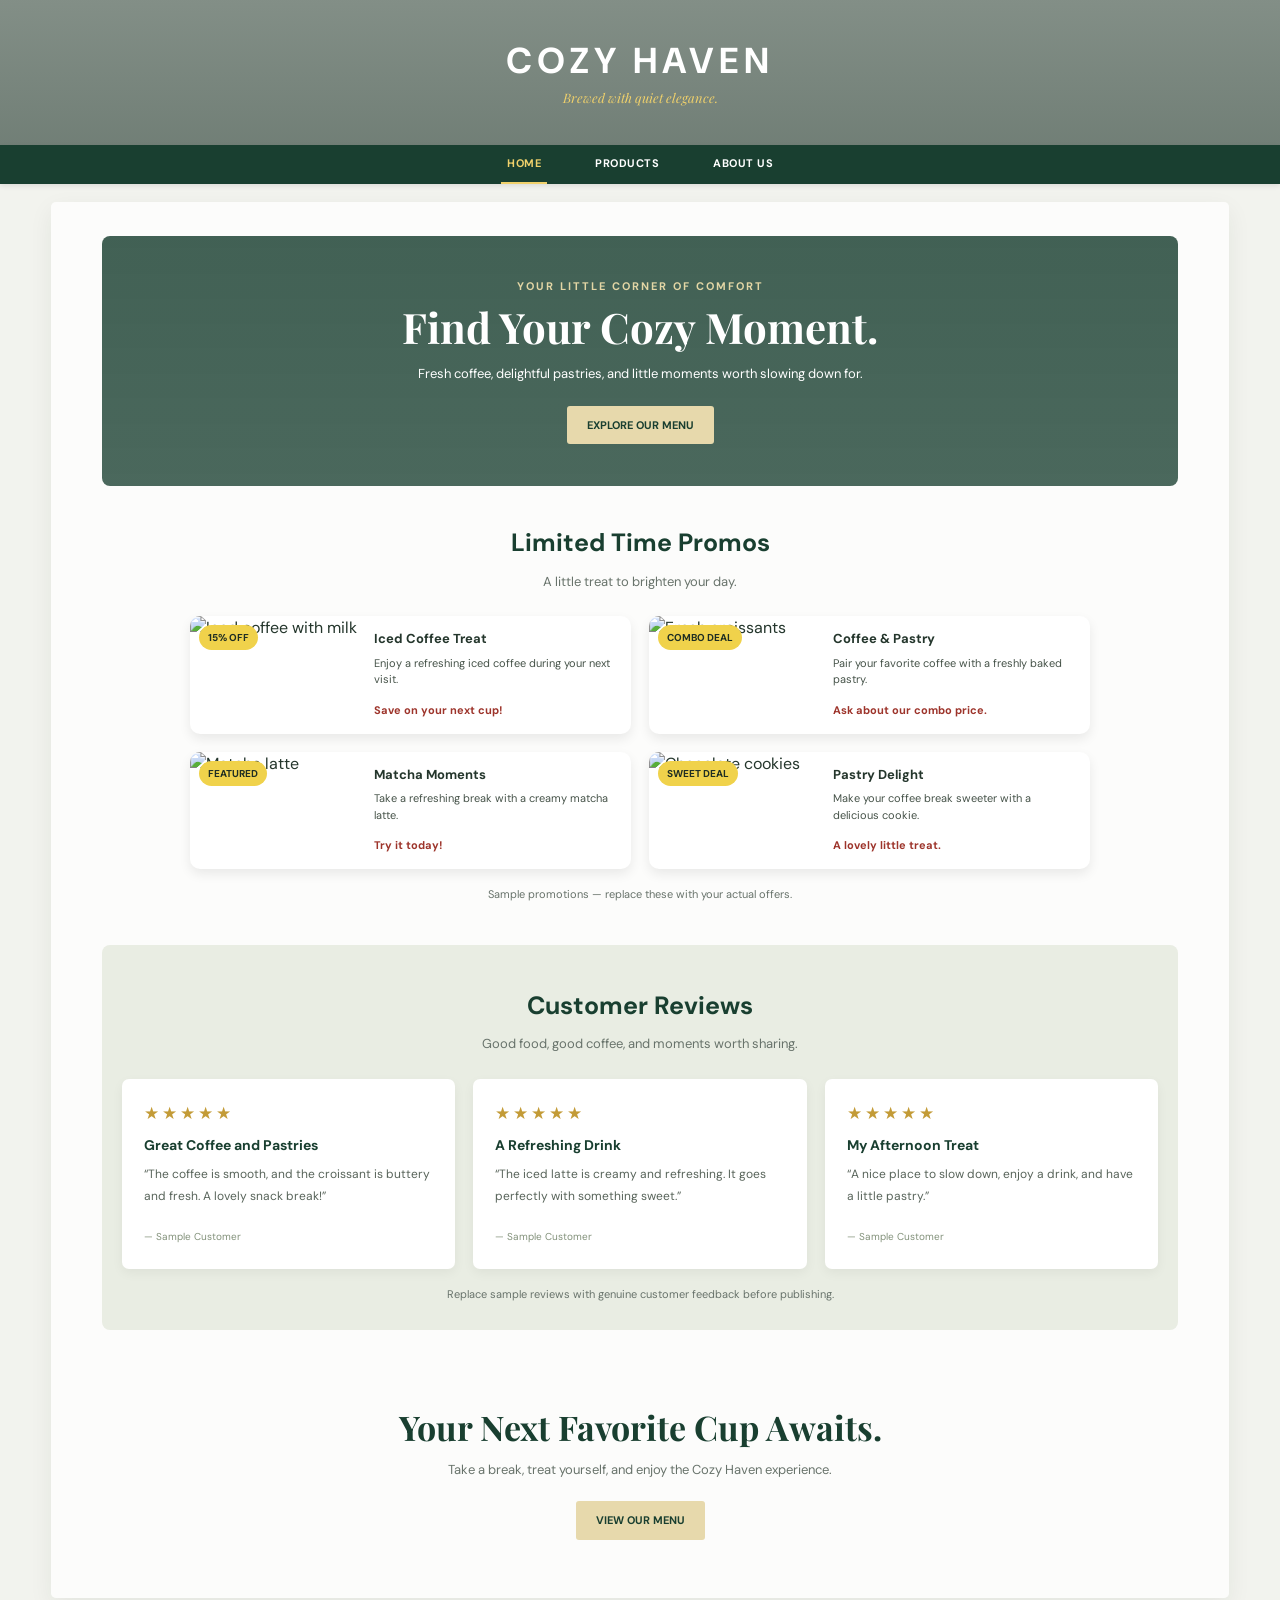
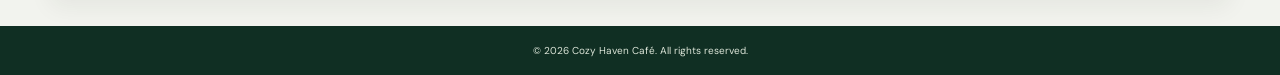
==== it24aedp/index.html @ 27cbf3ce "website" ====
<!DOCTYPE html>
<html lang="en">
<head>
    <meta charset="UTF-8">
    <meta name="viewport" content="width=device-width, initial-scale=1.0">
    <meta name="description" content="Cozy Haven Café — coffee, tea, pastries, and cozy moments.">
    <title>Cozy Haven Café | Brewed with Quiet Elegance</title>
    <link rel="stylesheet" href="style.css">
</head>
<body>

    <header class="hero-header" id="top">
        <div class="brand">
            <h1>COZY HAVEN</h1>
            <p>Brewed with quiet elegance.</p>
        </div>
    </header>

    <nav class="navbar">
        <a href="#home" class="nav-link active" data-page="home">HOME</a>
        <a href="#products" class="nav-link" data-page="products">PRODUCTS</a>
        <a href="#about" class="nav-link" data-page="about">ABOUT US</a>
    </nav>

    <main class="page-shell">

        <section class="page active" id="home">

            <section class="welcome-banner">
                <p class="eyebrow">YOUR LITTLE CORNER OF COMFORT</p>
                <h2>Find Your Cozy Moment.</h2>
                <p>Fresh coffee, delightful pastries, and little moments worth slowing down for.</p>
                <button class="primary-button" data-go="products">
                    EXPLORE OUR MENU
                </button>
            </section>

            <section class="home-section">
                <h2 class="section-title">Limited Time Promos</h2>
                <p class="section-intro">A little treat to brighten your day.</p>

                <div class="promo-grid">

                    <article class="promo-card">
                        <div class="promo-image">
                            <img src="https://images.unsplash.com/photo-1461023058943-07fcbe16d735?auto=format&fit=crop&w=600&q=80"
                                 alt="Iced coffee with milk">
                            <span class="promo-badge">15% OFF</span>
                        </div>
                        <div class="promo-copy">
                            <h3>Iced Coffee Treat</h3>
                            <p>Enjoy a refreshing iced coffee during your next visit.</p>
                            <strong>Save on your next cup!</strong>
                        </div>
                    </article>

                    <article class="promo-card">
                        <div class="promo-image">
                            <img src="https://images.unsplash.com/photo-1555507036-ab1f4038808a?auto=format&fit=crop&w=600&q=80"
                                 alt="Fresh croissants">
                            <span class="promo-badge">COMBO DEAL</span>
                        </div>
                        <div class="promo-copy">
                            <h3>Coffee & Pastry</h3>
                            <p>Pair your favorite coffee with a freshly baked pastry.</p>
                            <strong>Ask about our combo price.</strong>
                        </div>
                    </article>

                    <article class="promo-card">
                        <div class="promo-image">
                            <img src="https://images.unsplash.com/photo-1515823064-d6e0c04616a7?auto=format&fit=crop&w=600&q=80"
                                 alt="Matcha latte">
                            <span class="promo-badge">FEATURED</span>
                        </div>
                        <div class="promo-copy">
                            <h3>Matcha Moments</h3>
                            <p>Take a refreshing break with a creamy matcha latte.</p>
                            <strong>Try it today!</strong>
                        </div>
                    </article>

                    <article class="promo-card">
                        <div class="promo-image">
                            <img src="https://images.unsplash.com/photo-1499636136210-6f4ee915583e?auto=format&fit=crop&w=600&q=80"
                                 alt="Chocolate cookies">
                            <span class="promo-badge">SWEET DEAL</span>
                        </div>
                        <div class="promo-copy">
                            <h3>Pastry Delight</h3>
                            <p>Make your coffee break sweeter with a delicious cookie.</p>
                            <strong>A lovely little treat.</strong>
                        </div>
                    </article>

                </div>

                <p class="sample-note">
                    Sample promotions — replace these with your actual offers.
                </p>
            </section>

            <section class="home-section reviews-section">
                <h2 class="section-title">Customer Reviews</h2>
                <p class="section-intro">
                    Good food, good coffee, and moments worth sharing.
                </p>

                <div class="reviews-grid">

                    <article class="review-card">
                        <div class="review-stars">★★★★★</div>
                        <h3>Great Coffee and Pastries</h3>
                        <p>
                            “The coffee is smooth, and the croissant is buttery
                            and fresh. A lovely snack break!”
                        </p>
                        <span class="reviewer">— Sample Customer</span>
                    </article>

                    <article class="review-card">
                        <div class="review-stars">★★★★★</div>
                        <h3>A Refreshing Drink</h3>
                        <p>
                            “The iced latte is creamy and refreshing.
                            It goes perfectly with something sweet.”
                        </p>
                        <span class="reviewer">— Sample Customer</span>
                    </article>

                    <article class="review-card">
                        <div class="review-stars">★★★★★</div>
                        <h3>My Afternoon Treat</h3>
                        <p>
                            “A nice place to slow down, enjoy a drink,
                            and have a little pastry.”
                        </p>
                        <span class="reviewer">— Sample Customer</span>
                    </article>

                </div>

                <p class="sample-note">
                    Replace sample reviews with genuine customer feedback before publishing.
                </p>
            </section>

            <section class="home-cta">
                <h2>Your Next Favorite Cup Awaits.</h2>
                <p>Take a break, treat yourself, and enjoy the Cozy Haven experience.</p>
                <button class="primary-button" data-go="products">
                    VIEW OUR MENU
                </button>
            </section>

        </section>

        <section class="page" id="products">
            <h2 class="section-title">Our Menu</h2>
            <p class="section-intro">
                Freshly prepared favorites for your everyday pause.
            </p>

            <div class="filters">
                <button class="filter active" data-category="all">All</button>
                <button class="filter" data-category="coffee">Coffee</button>
                <button class="filter" data-category="tea">Tea & Matcha</button>
                <button class="filter" data-category="pastry">Pastries</button>
            </div>

            <div class="product-grid">

                <article class="product-card" data-category="coffee">
                    <img src="https://images.unsplash.com/photo-1461023058943-07fcbe16d735?auto=format&fit=crop&w=700&q=80"
                         alt="Signature iced latte">
                    <div class="product-copy">
                        <h3>Signature Iced Latte</h3>
                        <p>Smooth espresso blended with fresh milk and ice.</p>
                        <div class="product-bottom">
                            <strong>₱120.00</strong>
                            <button class="order-button" data-item="Signature Iced Latte">ORDER INFO</button>
                        </div>
                    </div>
                </article>

                <article class="product-card" data-category="coffee">
                    <img src="https://images.unsplash.com/photo-1534778101976-62847782c213?auto=format&fit=crop&w=700&q=80"
                         alt="Classic cappuccino">
                    <div class="product-copy">
                        <h3>Classic Cappuccino</h3>
                        <p>Rich espresso topped with soft, creamy foam.</p>
                        <div class="product-bottom">
                            <strong>₱110.00</strong>
                            <button class="order-button" data-item="Classic Cappuccino">ORDER INFO</button>
                        </div>
                    </div>
                </article>

                <article class="product-card" data-category="tea">
                    <img src="https://images.unsplash.com/photo-1515823064-d6e0c04616a7?auto=format&fit=crop&w=700&q=80"
                         alt="Iced matcha latte">
                    <div class="product-copy">
                        <h3>Iced Matcha Latte</h3>
                        <p>Earthy matcha and milk for a smooth, refreshing drink.</p>
                        <div class="product-bottom">
                            <strong>₱140.00</strong>
                            <button class="order-button" data-item="Iced Matcha Latte">ORDER INFO</button>
                        </div>
                    </div>
                </article>

                <article class="product-card" data-category="tea">
                    <img src="https://images.unsplash.com/photo-1544787219-7f47ccb76574?auto=format&fit=crop&w=700&q=80"
                         alt="Hot tea">
                    <div class="product-copy">
                        <h3>Chamomile Tea</h3>
                        <p>A gentle cup for quiet and relaxing moments.</p>
                        <div class="product-bottom">
                            <strong>₱90.00</strong>
                            <button class="order-button" data-item="Chamomile Tea">ORDER INFO</button>
                        </div>
                    </div>
                </article>

                <article class="product-card" data-category="pastry">
                    <img src="https://images.unsplash.com/photo-1555507036-ab1f4038808a?auto=format&fit=crop&w=700&q=80"
                         alt="Butter croissant">
                    <div class="product-copy">
                        <h3>Butter Croissant</h3>
                        <p>Golden, flaky pastry with a buttery finish.</p>
                        <div class="product-bottom">
                            <strong>₱85.00</strong>
                            <button class="order-button" data-item="Butter Croissant">ORDER INFO</button>
                        </div>
                    </div>
                </article>

                <article class="product-card" data-category="pastry">
                    <img src="https://images.unsplash.com/photo-1499636136210-6f4ee915583e?auto=format&fit=crop&w=700&q=80"
                         alt="Chocolate cookies">
                    <div class="product-copy">
                        <h3>Chocolate Cookie</h3>
                        <p>A soft, sweet cookie filled with chocolate chunks.</p>
                        <div class="product-bottom">
                            <strong>₱70.00</strong>
                            <button class="order-button" data-item="Chocolate Cookie">ORDER INFO</button>
                        </div>
                    </div>
                </article>

            </div>

            <p class="sample-note">
                Sample menu and prices. Edit them to match your actual products.
            </p>
        </section>


        <section class="page" id="about">

            <div class="about-layout">
                <div class="story">
                    <p class="eyebrow">A LITTLE ABOUT US</p>
                    <h2>Our Story</h2>
                    <p>
                        <strong>Cozy Haven</strong> is a welcoming café created
                        for people who enjoy good coffee, comforting tea, and
                        freshly served pastries. We want every visit to feel
                        calm, warm, and special.
                    </p>
                    <p>
                        Whether you are meeting a friend, taking a study break,
                        or enjoying a quiet moment, we hope you find a little
                        comfort here.
                    </p>

                </div>

               <div class="owner-photos">

                <div class="owner-card">
                    <img src="https://i.ibb.co/0jghk076/f06734f4-2585-4d7b-9e89-131d6b2096ae.jpg" alt="Eugene Piolo Suminao">
                    <h3>Eugene Piolo Suminao</h3>
                     <p>Owner</p>
                    </div>

                <div class="owner-card">
                    <img src="https://i.ibb.co/8LLjBX9K/30d52b25-2efb-4daa-9c65-335a706d4113.jpg" alt="Amie Sujetado">
                    <h3>Amie Sujetado</h3>
                    <p>Co-owner</p>
                    </div>

                    </div>


            <div class="contact-layout">
                <section class="find-us">
    <h2>Find Us</h2>
    <p>Visit Cozy Haven and enjoy a cozy cup of coffee.</p>

    <div class="map-container">
        <iframe
            src="https://maps.google.com/maps?q=8.451683,125.165673&z=16&output=embed"
            width="100%"
            height="350"
            style="border:0;"
            allowfullscreen=""
            loading="lazy"
            referrerpolicy="no-referrer-when-downgrade">
        </iframe>
    </div>

    <a href="https://maps.app.goo.gl/wwZJF6rttV69VwNT7"
       target="_blank"
       rel="noopener noreferrer"
       class="map-button">
        Get Directions
    </a>
</section>

                <section>
                    <h3>Contact Us</h3>

                    <form id="contact-form">
                        <div class="form-row">
                            <input type="text" name="name" placeholder="Full Name" required>
                            <input type="email" name="email" placeholder="Email Address" required>
                        </div>

                        <input type="text" name="subject" placeholder="Subject">

                        <textarea name="message" rows="5"
                                  placeholder="How can we help you?" required></textarea>

                        <button class="send-button" type="submit">SEND MESSAGE</button>
                        <p class="form-note" id="form-message" role="status"></p>
                    </form>

                    <div class="contact-details">
                        <p><strong>Phone:</strong> 0951-789-0021</p>
                        <p><strong>Email:</strong> cozyhavencafe@gmail.com</p>
                        <p><strong>Facebook:</strong> Cozy Haven</p>
                    </div>
                </section>
            </div>

        </section>
    </main>

    <footer>
        <p>© 2026 Cozy Haven Café. All rights reserved.</p>
    </footer>

    <script src="script.js"></script>
</body>
</html>
---- it24aedp/style.css ----
@import url('https://fonts.googleapis.com/css2?family=DM+Sans:wght@400;500;600;700&family=Playfair+Display:wght@400;500;600;700&display=swap');

:root {
    --forest: #193f30;
    --forest-dark: #102f23;
    --sage: #82917a;
    --cream: #f2f3ee;
    --white: #ffffff;
    --ink: #24362c;
    --muted: #68736b;
    --accent: #e7d9ac;
    --price: #9d342b;
    --border: #d9ded6;
}

* {
    box-sizing: border-box;
    margin: 0;
    padding: 0;
}

html {
    scroll-behavior: smooth;
}

body {
    font-family: 'DM Sans', Arial, sans-serif;
    background: var(--cream);
    color: var(--ink);
    line-height: 1.5;
}

button, input, textarea {
    font: inherit;
}


.hero-header {
    min-height: 145px;
    display: grid;
    place-items: center;
    text-align: center;
    color: white;
    background:
        linear-gradient(rgba(20, 43, 32, .50), rgba(20, 43, 32, .58)),
        url('https://images.unsplash.com/photo-1442512595331-e89e73853f31?auto=format&fit=crop&w=1800&q=85')
        center 52% / cover;
}

.brand h1 {
    font-size: clamp(27px, 4vw, 36px);
    letter-spacing: 5px;
    line-height: 1.3;
}

.brand p {
    margin-top: 3px;
    color: #f0d16b;
    font-family: 'Playfair Display', Georgia, serif;
    font-size: 13px;
    font-style: italic;
}


.navbar {
    min-height: 36px;
    background: var(--forest);
    display: flex;
    justify-content: center;
    align-items: center;
    gap: 42px;
    position: sticky;
    top: 0;
    z-index: 10;
    box-shadow: 0 2px 5px #00000018;
}

.nav-link {
    color: white;
    text-decoration: none;
    font-size: 11px;
    font-weight: 700;
    letter-spacing: .5px;
    padding: 10px 6px;
    border-bottom: 2px solid transparent;
}

.nav-link:hover,
.nav-link.active {
    color: #f0d16b;
    border-bottom-color: #f0d16b;
}


.page-shell {
    width: min(92%, 1500px);
    min-height: 590px;
    margin: 18px auto 28px;
    padding: 34px clamp(18px, 4vw, 64px) 48px;
    background: rgba(255, 255, 255, .78);
    border-radius: 5px;
    box-shadow: 0 8px 25px #1b332511;
}

.page {
    display: none;
}

.page.active {
    display: block;
    animation: appear .22s ease-out;
}

@keyframes appear {
    from {
        opacity: .45;
        transform: translateY(4px);
    }

    to {
        opacity: 1;
        transform: translateY(0);
    }
}

.section-title {
    text-align: center;
    color: var(--forest);
    font-size: 25px;
    margin: 14px 0 10px;
}

.section-intro {
    text-align: center;
    color: var(--muted);
    margin-bottom: 25px;
    font-size: 13px;
}

.eyebrow {
    color: var(--sage);
    font-size: 11px;
    letter-spacing: 2px;
    font-weight: 700;
    margin-bottom: 8px;
}


.welcome-banner {
    text-align: center;
    padding: 42px 20px;
    margin-bottom: 38px;
    border-radius: 8px;
    color: white;
    background:
        linear-gradient(rgba(25, 63, 48, .82), rgba(25, 63, 48, .78)),
        url('https://images.unsplash.com/photo-1442512595331-e89e73853f31?auto=format&fit=crop&w=1400&q=80')
        center / cover;
}

.welcome-banner .eyebrow {
    color: #e3d6a5;
}

.welcome-banner h2,
.home-cta h2 {
    font-family: 'Playfair Display', Georgia, serif;
    font-size: clamp(28px, 4vw, 42px);
    line-height: 1.2;
    margin-bottom: 12px;
}

.welcome-banner > p:not(.eyebrow),
.home-cta p {
    max-width: 600px;
    margin: 0 auto 22px;
    font-size: 13px;
}

.primary-button {
    display: inline-block;
    background: var(--accent);
    color: var(--forest);
    padding: 11px 20px;
    border: 0;
    border-radius: 3px;
    font-size: 11px;
    font-weight: 700;
    cursor: pointer;
    transition: background .2s, transform .2s;
}

.primary-button:hover {
    background: white;
    transform: translateY(-2px);
}


.home-section {
    margin-bottom: 42px;
}

.promo-grid {
    width: min(100%, 900px);
    margin: 0 auto;
    display: grid;
    grid-template-columns: repeat(2, minmax(0, 1fr));
    gap: 18px;
}

.promo-card {
    display: grid;
    grid-template-columns: 39% 1fr;
    min-height: 112px;
    overflow: hidden;
    border-radius: 10px;
    background: white;
    box-shadow: 0 5px 12px #00000014;
}

.promo-image {
    position: relative;
    min-height: 112px;
}

.promo-image img {
    width: 100%;
    height: 100%;
    min-height: 112px;
    object-fit: cover;
    display: block;
}

.promo-badge {
    position: absolute;
    top: 9px;
    left: 9px;
    padding: 5px 9px;
    background: #f0d24b;
    border-radius: 20px;
    color: #1f2e23;
    font-size: 10px;
    font-weight: 700;
}

.promo-copy {
    padding: 13px 12px;
}

.promo-copy h3 {
    font-size: 13px;
    margin-bottom: 6px;
}

.promo-copy p {
    font-size: 11px;
    line-height: 1.5;
    margin-bottom: 9px;
    color: #465349;
}

.promo-copy strong {
    font-size: 11px;
    color: var(--price);
}

.sample-note {
    text-align: center;
    font-size: 11px;
    color: var(--muted);
    margin-top: 17px;
}


.reviews-section {
    padding: 28px 20px;
    background: #e9ede3;
    border-radius: 8px;
}

.reviews-grid {
    display: grid;
    grid-template-columns: repeat(3, minmax(0, 1fr));
    gap: 18px;
    margin-top: 24px;
}

.review-card {
    padding: 22px;
    background: white;
    border-radius: 7px;
    box-shadow: 0 4px 12px #0000000d;
}

.review-stars {
    color: #c39b37;
    letter-spacing: 3px;
    font-size: 17px;
    margin-bottom: 9px;
}

.review-card h3 {
    color: var(--forest);
    font-size: 14px;
    margin-bottom: 8px;
}

.review-card p {
    color: #58645a;
    font-size: 12px;
    line-height: 1.8;
    margin-bottom: 15px;
}

.review-card .reviewer {
    font-size: 10px;
    color: var(--sage);
}

.home-cta {
    text-align: center;
    padding: 35px 15px 10px;
    color: var(--forest);
}

.home-cta h2 {
    font-size: clamp(24px, 3vw, 34px);
}

.home-cta p {
    color: var(--muted);
}


.filters {
    display: flex;
    justify-content: center;
    flex-wrap: wrap;
    gap: 8px;
    margin: 22px 0 25px;
}

.filter {
    border: 1px solid #cbd3c8;
    background: white;
    color: var(--forest);
    border-radius: 3px;
    padding: 8px 17px;
    cursor: pointer;
    font-size: 12px;
}

.filter:hover,
.filter.active {
    background: var(--forest);
    color: white;
    border-color: var(--forest);
}

.find-us {
    margin-top: 0;
    padding: 10px 0;
}
.find-us {
    margin-top: 0;
    padding-top : 20px 0;
}

.find-us h2 {
    margin-top: 0;
    margin-bottom: 8px;
}

.find-us p {
    margin-bottom: 12px;
}

.about-content {
    display: grid;
    grid-template-columns: 1fr 280px;
    align-items: center;
    gap: 40px;
}
.about-section{
margin-bottom: 30px;
}
.about-container {
    gap: 20px;
}

.map-container {
    margin-top: 10px;
}

.find-us p {
    color: #555;
    margin-bottom: 20px;
}

.map-container {
    width: 100%;
    border-radius: 10px;
    overflow: hidden;
    box-shadow: 0 4px 15px rgba(0, 0, 0, 0.1);
}

.map-container iframe {
    display: block;
}

.map-button {
    display: inline-block;
    margin-top: 15px;
    padding: 12px 22px;
    background-color: #173f32;
    color: white;
    text-decoration: none;
    border-radius: 5px;
    transition: background-color 0.3s;
}

.map-button:hover {
    background-color: #245c49;
}

.product-grid {
    width: min(100%, 950px);
    margin: auto;
    display: grid;
    grid-template-columns: repeat(3, minmax(0, 1fr));
    gap: 18px;
}

.product-card {
    overflow: hidden;
    border-radius: 8px;
    background: white;
    box-shadow: 0 5px 12px #00000013;
    transition: transform .2s;
}

.product-card:hover {
    transform: translateY(-3px);
}

.product-card[hidden] {
    display: none;
}

.product-card > img {
    display: block;
    width: 100%;
    height: 155px;
    object-fit: cover;
}

.product-copy {
    padding: 13px;
}

.product-copy h3 {
    font-size: 14px;
    margin-bottom: 7px;
}

.product-copy p {
    font-size: 11px;
    line-height: 1.5;
    min-height: 34px;
    color: var(--muted);
    margin-bottom: 12px;
}

.product-bottom {
    display: flex;
    align-items: center;
    justify-content: space-between;
    gap: 8px;
}

.product-bottom strong {
    color: var(--price);
    font-size: 13px;
}

.order-button,
.send-button {
    background: var(--forest);
    border: 0;
    color: #f0d16b;
    padding: 8px 10px;
    border-radius: 3px;
    font-size: 10px;
    font-weight: 700;
    cursor: pointer;
}

.order-button:hover,
.send-button:hover {
    background: #285942;
}


.about-layout {
    width: min(100%, 900px);
    margin: 0 auto 35px;
    display: grid;
    grid-template-columns: 1.5fr .8fr;
    gap: 40px;
    align-items: center;
    padding: 10px 0 30px;
    border-bottom: 1px solid var(--border);
}

.story h2 {
    font-family: 'Playfair Display', Georgia, serif;
    font-size: 28px;
    margin-bottom: 15px;
}

.story p:not(.eyebrow) {
    color: #4e5a50;
    font-size: 13px;
    line-height: 1.9;
    margin-bottom: 13px;
}

.owner-card {
    background: white;
    border-radius: 7px;
    overflow: hidden;
    text-align: center;
    box-shadow: 0 5px 18px #00000010;
    padding-bottom: 18px;
}

.owner-card img {
    width: 100%;
    height: 200px;
    object-fit: cover;
    display: block;
}

.owner-card h3 {
    margin: 12px 8px 3px;
    font-size: 15px;
}

.owner-card p {
    font-size: 12px;
    color: var(--muted);
}

.owner-card .owner-caption {
    margin-top: 7px;
    font-size: 11px;
}


.contact-layout {
    width: min(100%, 900px);
    margin: auto;
    display: grid;
    grid-template-columns: 1fr 1fr;
    gap: 25px;
}

.contact-layout h3 {
    font-size: 16px;
    margin-bottom: 12px;
}

.location-box {
    min-height: 165px;
    background: #e6ebe3;
    padding: 22px;
    border-radius: 4px;
    font-size: 12px;
    line-height: 2;
    overflow-wrap: anywhere;
}

.location-box strong {
    font-size: 14px;
}

#contact-form {
    display: grid;
    gap: 9px;
}

.form-row {
    display: grid;
    grid-template-columns: 1fr 1fr;
    gap: 8px;
}

input,
textarea {
    width: 100%;
    border: 1px solid #cbd0c9;
    border-radius: 3px;
    padding: 10px;
    font-size: 12px;
    background: white;
    color: var(--ink);
}

textarea {
    resize: vertical;
}

.send-button {
    justify-self: start;
    padding: 10px 16px;
}

.form-note {
    font-size: 12px;
    color: var(--forest);
}

.contact-details {
    margin-top: 15px;
    font-size: 12px;
    line-height: 1.9;
    overflow-wrap: anywhere;
}


footer {
    background: var(--forest-dark);
    color: #dce5d8;
    text-align: center;
    padding: 17px 12px;
    font-size: 10px;
}


@media (max-width: 760px) {
    .page-shell {
        width: 95%;
        padding: 25px 16px 35px;
    }

    .promo-grid {
        grid-template-columns: 1fr;
    }

    .product-grid {
        grid-template-columns: repeat(2, minmax(0, 1fr));
    }

    .reviews-grid {
        grid-template-columns: 1fr;
    }

    .about-layout {
        grid-template-columns: 1fr;
        gap: 20px;
    }

    .owner-card {
        max-width: 300px;
        margin: auto;
        width: 100%;
    }

    .contact-layout {
        grid-template-columns: 1fr;
    }
}


@media (max-width: 480px) {
    .brand h1 {
        letter-spacing: 3px;
    }

    .navbar {
        gap: 18px;
    }

    .nav-link {
        font-size: 10px;
    }

    .product-grid {
        grid-template-columns: 1fr;
    }

    .product-card > img {
        height: 200px;
    }

    .promo-card {
        grid-template-columns: 38% 1fr;
    }

    .form-row {
        grid-template-columns: 1fr;
    }

    .reviews-section {
        padding: 24px 13px;
    }
}
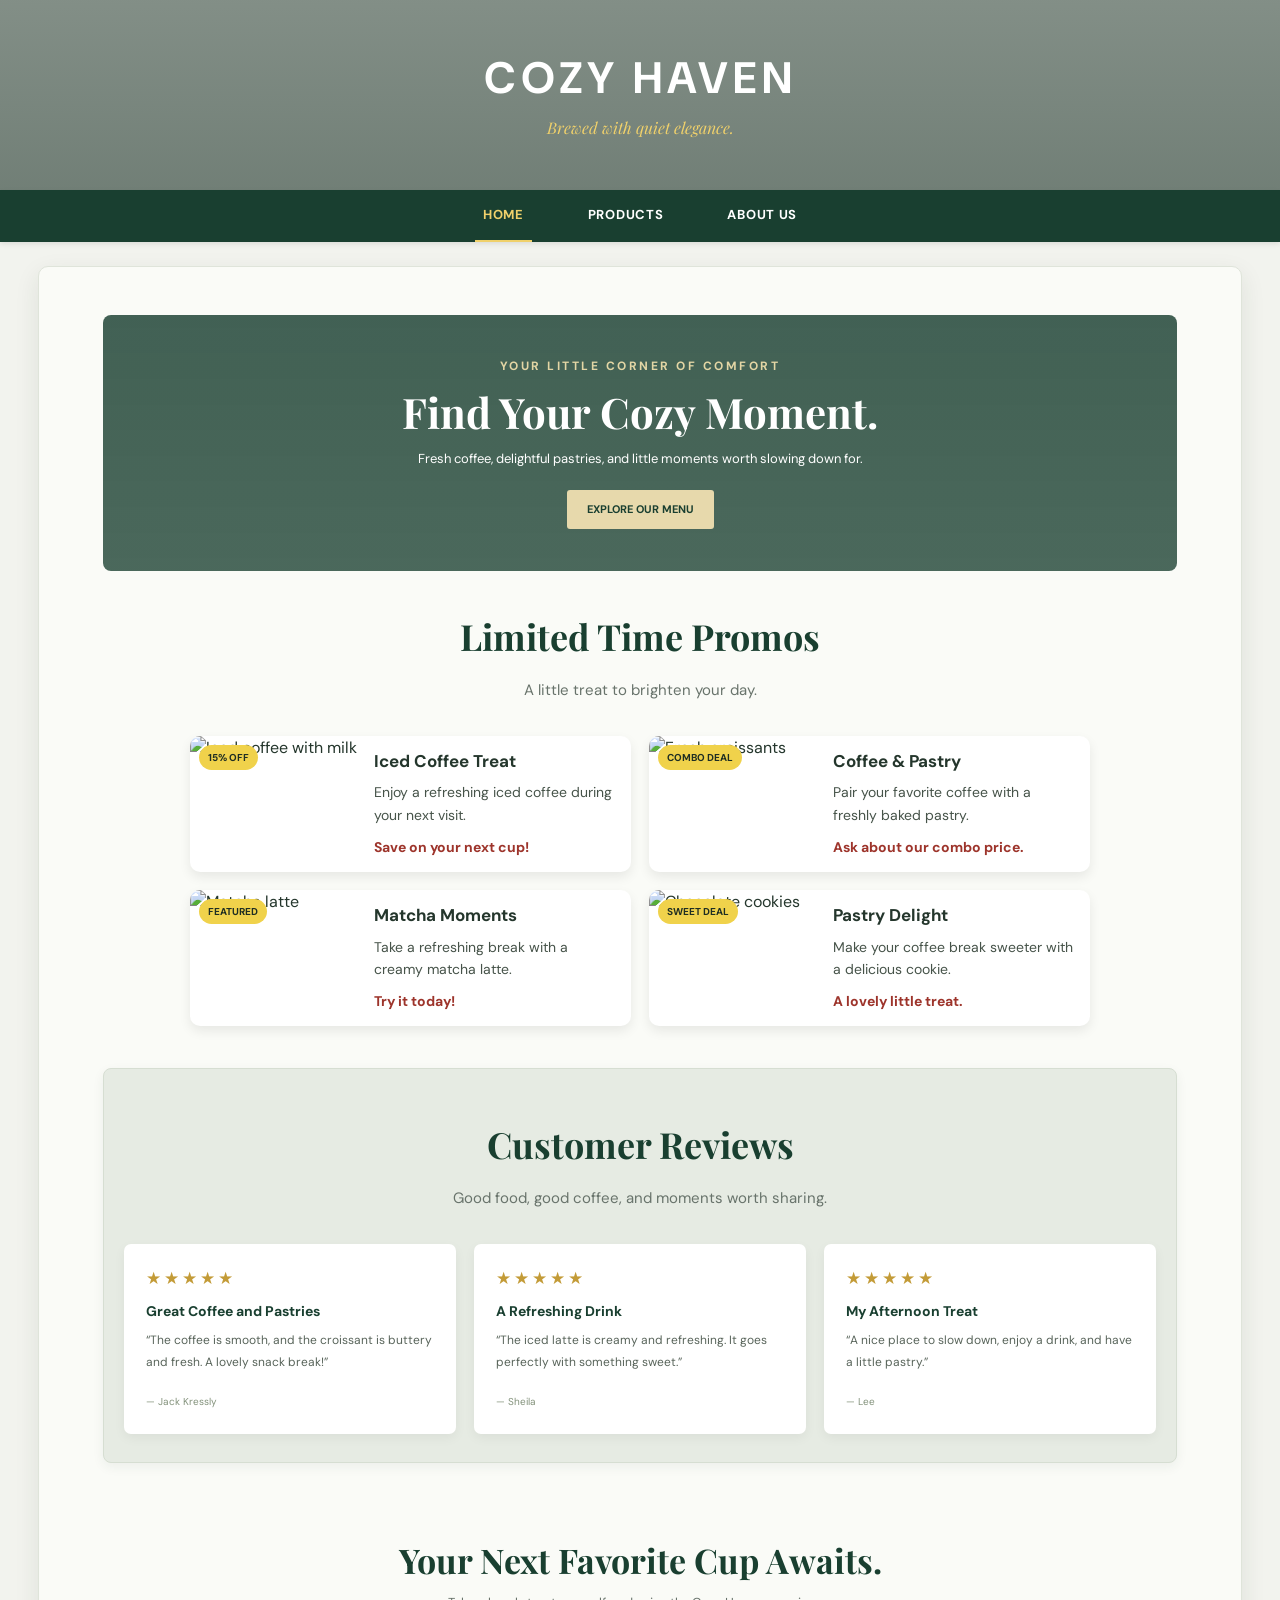
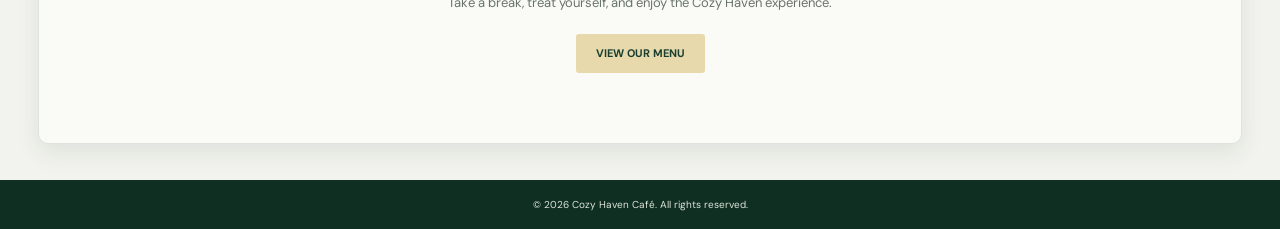
==== commit c4e113cd: "Added some changes and modified overall features" ====
--- a/it24aedp/index.html
+++ b/it24aedp/index.html
@@ -43,7 +43,7 @@
 
                     <article class="promo-card">
                         <div class="promo-image">
-                            <img src="https://images.unsplash.com/photo-1461023058943-07fcbe16d735?auto=format&fit=crop&w=600&q=80"
+                            <img src="https://i.pinimg.com/736x/a3/19/1a/a3191a892591f5860b5f595788294c07.jpg"
                                  alt="Iced coffee with milk">
                             <span class="promo-badge">15% OFF</span>
                         </div>
@@ -56,7 +56,7 @@
 
                     <article class="promo-card">
                         <div class="promo-image">
-                            <img src="https://images.unsplash.com/photo-1555507036-ab1f4038808a?auto=format&fit=crop&w=600&q=80"
+                            <img src="https://i.pinimg.com/1200x/33/36/de/3336deb7d2e64ff849d435ed548e3981.jpg"
                                  alt="Fresh croissants">
                             <span class="promo-badge">COMBO DEAL</span>
                         </div>
@@ -69,7 +69,7 @@
 
                     <article class="promo-card">
                         <div class="promo-image">
-                            <img src="https://images.unsplash.com/photo-1515823064-d6e0c04616a7?auto=format&fit=crop&w=600&q=80"
+                            <img src="https://i.pinimg.com/736x/53/c0/b0/53c0b0e98bc9b5e009504c6042b6448f.jpg"
                                  alt="Matcha latte">
                             <span class="promo-badge">FEATURED</span>
                         </div>
@@ -82,7 +82,7 @@
 
                     <article class="promo-card">
                         <div class="promo-image">
-                            <img src="https://images.unsplash.com/photo-1499636136210-6f4ee915583e?auto=format&fit=crop&w=600&q=80"
+                            <img src="https://i.pinimg.com/736x/1c/f1/67/1cf167fd1eb1c39ba78795c8f38c7e1b.jpg"
                                  alt="Chocolate cookies">
                             <span class="promo-badge">SWEET DEAL</span>
                         </div>
@@ -95,9 +95,6 @@
 
                 </div>
 
-                <p class="sample-note">
-                    Sample promotions — replace these with your actual offers.
-                </p>
             </section>
 
             <section class="home-section reviews-section">
@@ -115,7 +112,7 @@
                             “The coffee is smooth, and the croissant is buttery
                             and fresh. A lovely snack break!”
                         </p>
-                        <span class="reviewer">— Sample Customer</span>
+                        <span class="reviewer">— Jack Kressly</span>
                     </article>
 
                     <article class="review-card">
@@ -125,7 +122,7 @@
                             “The iced latte is creamy and refreshing.
                             It goes perfectly with something sweet.”
                         </p>
-                        <span class="reviewer">— Sample Customer</span>
+                        <span class="reviewer">— Sheila</span>
                     </article>
 
                     <article class="review-card">
@@ -135,14 +132,11 @@
                             “A nice place to slow down, enjoy a drink,
                             and have a little pastry.”
                         </p>
-                        <span class="reviewer">— Sample Customer</span>
+                        <span class="reviewer">— Lee</span>
                     </article>
 
                 </div>
 
-                <p class="sample-note">
-                    Replace sample reviews with genuine customer feedback before publishing.
-                </p>
             </section>
 
             <section class="home-cta">
@@ -171,88 +165,241 @@
             <div class="product-grid">
 
                 <article class="product-card" data-category="coffee">
-                    <img src="https://images.unsplash.com/photo-1461023058943-07fcbe16d735?auto=format&fit=crop&w=700&q=80"
+                    <img src="https://i.pinimg.com/736x/a3/19/1a/a3191a892591f5860b5f595788294c07.jpg"
                          alt="Signature iced latte">
                     <div class="product-copy">
                         <h3>Signature Iced Latte</h3>
                         <p>Smooth espresso blended with fresh milk and ice.</p>
                         <div class="product-bottom">
                             <strong>₱120.00</strong>
-                            <button class="order-button" data-item="Signature Iced Latte">ORDER INFO</button>
+                            <button class="order-button" data-item="Signature Iced Latte">ORDER NOW</button>
                         </div>
                     </div>
                 </article>
 
                 <article class="product-card" data-category="coffee">
-                    <img src="https://images.unsplash.com/photo-1534778101976-62847782c213?auto=format&fit=crop&w=700&q=80"
+                    <img src="https://encrypted-tbn0.gstatic.com/images?q=tbn:ANd9GcTcG6f0j9ioxUdD-vHiKPj6V445HRWcMb7R9rjGm_ozOw&s=10"
                          alt="Classic cappuccino">
                     <div class="product-copy">
                         <h3>Classic Cappuccino</h3>
                         <p>Rich espresso topped with soft, creamy foam.</p>
                         <div class="product-bottom">
                             <strong>₱110.00</strong>
-                            <button class="order-button" data-item="Classic Cappuccino">ORDER INFO</button>
+                            <button class="order-button" data-item="Classic Cappuccino">ORDER NOW</button>
                         </div>
                     </div>
                 </article>
 
                 <article class="product-card" data-category="tea">
-                    <img src="https://images.unsplash.com/photo-1515823064-d6e0c04616a7?auto=format&fit=crop&w=700&q=80"
+                    <img src="https://i.pinimg.com/736x/53/c0/b0/53c0b0e98bc9b5e009504c6042b6448f.jpg"
                          alt="Iced matcha latte">
                     <div class="product-copy">
                         <h3>Iced Matcha Latte</h3>
                         <p>Earthy matcha and milk for a smooth, refreshing drink.</p>
                         <div class="product-bottom">
                             <strong>₱140.00</strong>
-                            <button class="order-button" data-item="Iced Matcha Latte">ORDER INFO</button>
+                            <button class="order-button" data-item="Iced Matcha Latte">ORDER NOW</button>
                         </div>
                     </div>
                 </article>
 
                 <article class="product-card" data-category="tea">
-                    <img src="https://images.unsplash.com/photo-1544787219-7f47ccb76574?auto=format&fit=crop&w=700&q=80"
+                    <img src="https://images.apollo247.in/pd-cms/cms/2025-08/AdobeStock_1535765917_Preview.webp"
                          alt="Hot tea">
                     <div class="product-copy">
                         <h3>Chamomile Tea</h3>
                         <p>A gentle cup for quiet and relaxing moments.</p>
                         <div class="product-bottom">
                             <strong>₱90.00</strong>
-                            <button class="order-button" data-item="Chamomile Tea">ORDER INFO</button>
+                            <button class="order-button" data-item="Chamomile Tea">ORDER NOW</button>
                         </div>
                     </div>
                 </article>
 
                 <article class="product-card" data-category="pastry">
-                    <img src="https://images.unsplash.com/photo-1555507036-ab1f4038808a?auto=format&fit=crop&w=700&q=80"
+                    <img src="https://i.pinimg.com/1200x/33/36/de/3336deb7d2e64ff849d435ed548e3981.jpg"
                          alt="Butter croissant">
                     <div class="product-copy">
                         <h3>Butter Croissant</h3>
                         <p>Golden, flaky pastry with a buttery finish.</p>
                         <div class="product-bottom">
                             <strong>₱85.00</strong>
-                            <button class="order-button" data-item="Butter Croissant">ORDER INFO</button>
+                            <button class="order-button" data-item="Butter Croissant">ORDER NOW</button>
                         </div>
                     </div>
                 </article>
 
                 <article class="product-card" data-category="pastry">
-                    <img src="https://images.unsplash.com/photo-1499636136210-6f4ee915583e?auto=format&fit=crop&w=700&q=80"
+                    <img src="https://i.pinimg.com/736x/1c/f1/67/1cf167fd1eb1c39ba78795c8f38c7e1b.jpg"
                          alt="Chocolate cookies">
                     <div class="product-copy">
                         <h3>Chocolate Cookie</h3>
                         <p>A soft, sweet cookie filled with chocolate chunks.</p>
                         <div class="product-bottom">
                             <strong>₱70.00</strong>
-                            <button class="order-button" data-item="Chocolate Cookie">ORDER INFO</button>
+                            <button class="order-button" data-item="Chocolate Cookie">ORDER NOW</button>
+                        </div>
+                    </div>
+                </article>
+                
+                <article class="product-card" data-category="coffee">
+                    <img src="https://encrypted-tbn0.gstatic.com/images?q=tbn:ANd9GcTGN-UL9wM9Q5wcXKNY_YyTeNn3Lh9fxxfhX0oyLYgQZw&s=10"
+                    alt="Spanish latte">
+                    <div class="product-copy">
+                        <h3>Spanish Latte</h3>
+                        <p>Espresso and creamy milk with a touch of sweet condensed milk.</p>
+                        <div class="product-bottom">
+                            <strong>₱135.00</strong>
+                            <button class="order-button" data-item="Spanish Latte">ORDER NOW</button>
+                        </div>
+                    </div>
+                </article>
+                
+                <article class="product-card" data-category="coffee">
+                    <img src="https://images.unsplash.com/photo-1485808191679-5f86510681a2?auto=format&fit=crop&w=700&q=80"
+                    alt="Caramel macchiato">
+                    <div class="product-copy">
+                        <h3>Caramel Macchiato</h3>
+                        <p>Espresso with vanilla, creamy milk, and a sweet caramel drizzle.</p>
+                         <div class="product-bottom">
+                            <strong>₱145.00</strong>
+                            <button class="order-button" data-item="Caramel Macchiato">ORDER NOW</button>
+                        </div>
+                    </div>
+                </article>
+                
+                <article class="product-card" data-category="coffee">
+                    <img src="https://images.unsplash.com/photo-1578314675249-a6910f80cc4e?auto=format&fit=crop&w=700&q=80"
+                    alt="Mocha latte">
+                    <div class="product-copy">
+                        <h3>Mocha Latte</h3>
+                        <p>Rich espresso blended with chocolate and smooth, creamy milk.</p>
+                        <div class="product-bottom">
+                            <strong>₱140.00</strong>
+                            <button class="order-button" data-item="Mocha Latte">ORDER NOW</button>
+                        </div>
+                    </div>
+                </article>
+                
+                <article class="product-card" data-category="coffee">
+                    <img src="https://images.unsplash.com/photo-1561882468-9110e03e0f78?q=80&w=687&auto=format&fit=crop&ixlib=rb-4.1.0&ixid=NHwxMjA3fDA%3D">
+                    <div class="product-copy">
+                        <h3>Hazelnut Latte</h3>
+                        <p>Espresso and creamy milk with a rich, nutty hazelnut flavor.</p>
+                        <div class="product-bottom">
+                            <strong>₱140.00</strong>
+                            <button class="order-button" data-item="Hazelnut Latte">ORDER NOW</button>
+                        </div>
+                    </div>
+                </article>
+                
+                <article class="product-card" data-category="tea">
+                    <img src="https://encrypted-tbn0.gstatic.com/images?q=tbn:ANd9GcTF55PLrkMoi9pQq9Hi37AVqg7b8AKNa4nf95kZtIyKjw&s=10"
+                    alt="Strawberry matcha latte">
+                    <div class="product-copy">
+                        <h3>Strawberry Matcha Latte</h3>
+                        <p>Earthy matcha layered with creamy milk and sweet strawberry flavor.</p>
+                        <div class="product-bottom">
+                            <strong>₱155.00</strong>
+                            <button class="order-button" data-item="Strawberry Matcha Latte">ORDER NOW</button>
+                        </div>
+                    </div>
+                </article>
+                
+                <article class="product-card" data-category="tea">
+                    <img src="https://images.unsplash.com/photo-1576092768241-dec231879fc3?auto=format&fit=crop&w=700&q=80"
+                    alt="Hojicha latte">
+                    <div class="product-copy">
+                        <h3>Hojicha Latte</h3>
+                        <p>Roasted Japanese green tea blended with smooth, creamy milk.</p>
+                        <div class="product-bottom">
+                            <strong>₱145.00</strong>
+                            <button class="order-button" data-item="Hojicha Latte">ORDER NOW</button>
+                        </div>
+                    </div>
+                </article>
+                
+                <article class="product-card" data-category="tea">
+                    <img src="https://i.pinimg.com/736x/e5/d7/6f/e5d76fc9ab1240af07b7662fe1b9c652.jpg"
+                    alt="Honey lemon tea">
+                    <div class="product-copy">
+                        <h3>Honey Lemon Tea</h3>
+                        <p>Refreshing tea with natural honey sweetness and a bright lemon taste.</p>
+                        <div class="product-bottom">
+                            <strong>₱100.00</strong>
+                            <button class="order-button" data-item="Honey Lemon Tea">ORDER NOW</button>
+                        </div>
+                    </div>
+                </article>
+                
+                <article class="product-card" data-category="tea">
+                    <img src="https://encrypted-tbn0.gstatic.com/images?q=tbn:ANd9GcQraa4cXDEz33LKAXeGshkchAGv3XFUCuqyqGRX90WDRA&s"
+                    alt="Brown sugar matcha latte">
+                    <div class="product-copy">
+                        <h3>Brown Sugar Matcha Latte</h3>
+                        <p>Earthy matcha and creamy milk finished with rich brown sugar sweetness.</p>
+                        <div class="product-bottom">
+                            <strong>₱155.00</strong>
+                            <button class="order-button" data-item="Brown Sugar Matcha Latte">ORDER NOW</button>
+                        </div>
+                    </div>
+                </article>
+                
+                <article class="product-card" data-category="pastry">
+                    <img src="https://images.unsplash.com/photo-1578985545062-69928b1d9587?auto=format&fit=crop&w=700&q=80"
+                    alt="Classic cheesecake">
+                    <div class="product-copy">
+                        <h3>Classic Cheesecake</h3>
+                        <p>Rich, creamy cheesecake served on a buttery biscuit crust.</p>
+                        <div class="product-bottom">
+                            <strong>₱145.00</strong>
+                            <button class="order-button" data-item="Classic Cheesecake">ORDER NOW</button>
+                        </div>
+                    </div>
+                </article>
+
+                 <article class="product-card" data-category="pastry">
+                    <img src="https://i.pinimg.com/736x/12/2d/23/122d235ba38d93b8665afdabf117bd53.jpg"
+                    alt="Berry Tart">
+                    <div class="product-copy">
+                        <h3>Berry Muffin</h3>
+                        <p>A soft, fluffy muffin topped with sweet fresh berries.</p>
+                        <div class="product-bottom">
+                            <strong>₱85.00</strong>
+                            <button class="order-button" data-item="Berry Tart">ORDER NOW</button>
+                        </div>
+                    </div>
+                </article>
+                
+                <article class="product-card" data-category="pastry">
+                    <img src="https://images.unsplash.com/photo-1509365465985-25d11c17e812?auto=format&fit=crop&w=700&q=80"
+                    alt="Cinnamon roll">
+                    <div class="product-copy">
+                        <h3>Cinnamon Roll</h3>
+                        <p>Soft, swirled pastry filled with cinnamon sugar and finished with glaze.</p>
+                        <div class="product-bottom">
+                            <strong>₱95.00</strong>
+                            <button class="order-button" data-item="Cinnamon Roll">ORDER NOW</button>
+                        </div>
+                    </div>
+                </article>
+                
+                
+                <article class="product-card" data-category="pastry">
+                    <img src="https://i.pinimg.com/1200x/1a/43/77/1a43773f6c08652f748e5f91506e2a2b.jpg"
+                    alt="Banana bread">
+                    <div class="product-copy">
+                        <h3>Banana Bread</h3>
+                        <p>Moist banana loaf with a naturally sweet flavor and tender texture.</p>
+                        <div class="product-bottom">
+                            <strong>₱80.00</strong>
+                            <button class="order-button" data-item="Banana Bread">ORDER NOW</button>
                         </div>
                     </div>
                 </article>
 
             </div>
 
-            <p class="sample-note">
-                Sample menu and prices. Edit them to match your actual products.
-            </p>
         </section>
 
 
@@ -279,21 +426,22 @@
                <div class="owner-photos">
 
                 <div class="owner-card">
-                    <img src="https://i.ibb.co/0jghk076/f06734f4-2585-4d7b-9e89-131d6b2096ae.jpg" alt="Eugene Piolo Suminao">
+                    <img src="images/Eugene.jpg" alt="Eugene Piolo Suminao">
                     <h3>Eugene Piolo Suminao</h3>
                      <p>Owner</p>
                     </div>
 
                 <div class="owner-card">
-                    <img src="https://i.ibb.co/8LLjBX9K/30d52b25-2efb-4daa-9c65-335a706d4113.jpg" alt="Amie Sujetado">
+                    <img src="images/Amie.jpg" alt="Amie Sujetado">
                     <h3>Amie Sujetado</h3>
                     <p>Co-owner</p>
-                    </div>
-
-                    </div>
-
-
-            <div class="contact-layout">
+                </div>
+            
+            </div>
+        
+        </div>
+        
+        <div class="contact-layout">
                 <section class="find-us">
     <h2>Find Us</h2>
     <p>Visit Cozy Haven and enjoy a cozy cup of coffee.</p>
--- a/it24aedp/style.css
+++ b/it24aedp/style.css
@@ -36,7 +36,7 @@
 
 
 .hero-header {
-    min-height: 145px;
+    min-height: 190px;
     display: grid;
     place-items: center;
     text-align: center;
@@ -48,27 +48,26 @@
 }
 
 .brand h1 {
-    font-size: clamp(27px, 4vw, 36px);
+    font-size: clamp(32px, 4vw, 44px);
     letter-spacing: 5px;
     line-height: 1.3;
 }
 
 .brand p {
-    margin-top: 3px;
+    margin-top: 8px;
     color: #f0d16b;
     font-family: 'Playfair Display', Georgia, serif;
-    font-size: 13px;
+    font-size: 16px;
     font-style: italic;
 }
 
-
 .navbar {
-    min-height: 36px;
+    min-height: 48px;
     background: var(--forest);
     display: flex;
     justify-content: center;
     align-items: center;
-    gap: 42px;
+    gap: 48px;
     position: sticky;
     top: 0;
     z-index: 10;
@@ -78,10 +77,10 @@
 .nav-link {
     color: white;
     text-decoration: none;
-    font-size: 11px;
+    font-size: 13px;
     font-weight: 700;
-    letter-spacing: .5px;
-    padding: 10px 6px;
+    letter-spacing: .7px;
+    padding: 15px 8px;
     border-bottom: 2px solid transparent;
 }
 
@@ -93,13 +92,14 @@
 
 
 .page-shell {
-    width: min(92%, 1500px);
-    min-height: 590px;
-    margin: 18px auto 28px;
-    padding: 34px clamp(18px, 4vw, 64px) 48px;
-    background: rgba(255, 255, 255, .78);
-    border-radius: 5px;
-    box-shadow: 0 8px 25px #1b332511;
+    width: min(94%, 1500px);
+    min-height: 650px;
+    margin: 24px auto 36px;
+    padding: 48px clamp(24px, 5vw, 76px) 60px;
+    background: #fafbf7;
+    border: 1px solid #dfe4da;
+    border-radius: 10px;
+    box-shadow: 0 8px 25px #1b332518;
 }
 
 .page {
@@ -126,23 +126,25 @@
 .section-title {
     text-align: center;
     color: var(--forest);
-    font-size: 25px;
-    margin: 14px 0 10px;
+    font-family: 'Playfair Display', Georgia, serif;
+    font-size: clamp(28px, 3vw, 36px);
+    margin: 20px 0 14px;
 }
 
 .section-intro {
     text-align: center;
     color: var(--muted);
-    margin-bottom: 25px;
-    font-size: 13px;
+    margin-bottom: 32px;
+    font-size: 15px;
+    line-height: 1.8;
 }
 
 .eyebrow {
     color: var(--sage);
-    font-size: 11px;
-    letter-spacing: 2px;
+    font-size: 12px;
+    letter-spacing: 2.5px;
     font-weight: 700;
-    margin-bottom: 8px;
+    margin-bottom: 12px;
 }
 
 
@@ -216,6 +218,12 @@
     border-radius: 10px;
     background: white;
     box-shadow: 0 5px 12px #00000014;
+    transition: transform 0.2s ease, box-shadow 0.2s ease;
+}
+
+.promo-card:hover {
+    transform: scale(1.02);
+    box-shadow: 0 8px 18px #193f3020;
 }
 
 .promo-image {
@@ -248,19 +256,19 @@
 }
 
 .promo-copy h3 {
-    font-size: 13px;
-    margin-bottom: 6px;
+    font-size: 17px;
+    margin-bottom: 7px;
 }
 
 .promo-copy p {
-    font-size: 11px;
-    line-height: 1.5;
+    font-size: 14px;
+    line-height: 1.6;
     margin-bottom: 9px;
     color: #465349;
 }
 
 .promo-copy strong {
-    font-size: 11px;
+    font-size: 14px;
     color: var(--price);
 }
 
@@ -274,8 +282,16 @@
 
 .reviews-section {
     padding: 28px 20px;
-    background: #e9ede3;
+    background: #e6ebe3;
+    border: 1px solid #d6ded2;
     border-radius: 8px;
+    box-shadow: 0 4px 12px #193f3010;
+    transition: transform 0.25s ease, box-shadow 0.25s ease;
+}
+
+.reviews-section:hover {
+    transform: translateY(-4px);
+    box-shadow: 0 8px 20px #193f301a;
 }
 
 .reviews-grid {
@@ -290,6 +306,12 @@
     background: white;
     border-radius: 7px;
     box-shadow: 0 4px 12px #0000000d;
+    transition: transform 0.25s ease, box-shadow 0.25s ease;
+}
+
+.review-card:hover {
+    transform: translateY(-4px);
+    box-shadow: 0 8px 18px #193f301a;
 }
 
 .review-stars {
@@ -359,11 +381,7 @@
 
 .find-us {
     margin-top: 0;
-    padding: 10px 0;
-}
-.find-us {
-    margin-top: 0;
-    padding-top : 20px 0;
+    padding: 20px 0;
 }
 
 .find-us h2 {
@@ -424,63 +442,49 @@
 }
 
 .product-grid {
-    width: min(100%, 950px);
+    width: min(100%, 1100px);
     margin: auto;
     display: grid;
     grid-template-columns: repeat(3, minmax(0, 1fr));
-    gap: 18px;
-}
-
-.product-card {
-    overflow: hidden;
-    border-radius: 8px;
-    background: white;
-    box-shadow: 0 5px 12px #00000013;
-    transition: transform .2s;
-}
-
-.product-card:hover {
-    transform: translateY(-3px);
-}
-
-.product-card[hidden] {
-    display: none;
+    gap: 24px;
 }
 
 .product-card > img {
     display: block;
     width: 100%;
-    height: 155px;
+    height: 210px;
     object-fit: cover;
 }
 
 .product-copy {
-    padding: 13px;
-}
-
-.product-copy h3 {
-    font-size: 14px;
-    margin-bottom: 7px;
+    padding: 18px;
+    display: flex;
+    flex-direction: column;
+    flex: 1;
 }
 
 .product-copy p {
-    font-size: 11px;
-    line-height: 1.5;
-    min-height: 34px;
-    color: var(--muted);
-    margin-bottom: 12px;
+    font-size: 15px;
+    line-height: 1.6;
+    margin-bottom: 9px;
+    color: #465349;
+}
+.product-bottom strong {
+    color: var(--price);
+    font-size: 16px;
 }
 
 .product-bottom {
     display: flex;
+    justify-content: space-between;
     align-items: center;
-    justify-content: space-between;
-    gap: 8px;
-}
-
-.product-bottom strong {
-    color: var(--price);
-    font-size: 13px;
+    gap: 10px;
+    margin-top: auto;
+}
+
+.product-bottom .order-button {
+    margin-left: auto;
+    flex-shrink: 0;
 }
 
 .order-button,
@@ -488,9 +492,9 @@
     background: var(--forest);
     border: 0;
     color: #f0d16b;
-    padding: 8px 10px;
+    padding: 10px 14px;
     border-radius: 3px;
-    font-size: 10px;
+    font-size: 12px;
     font-weight: 700;
     cursor: pointer;
 }
@@ -500,44 +504,86 @@
     background: #285942;
 }
 
+.product-card {
+    display: flex;
+    flex-direction: column;
+    overflow: hidden;
+    border-radius: 10px;
+    background: #ffffff;
+    border: 1px solid #e0e5dc;
+    box-shadow: 0 4px 12px #193f3010;
+    transition: transform 0.25s ease, box-shadow 0.25s ease;
+}
+
+    .product-card[hidden] {
+    display: none !important;
+}
+
+.product-card:hover {
+    transform: translateY(-6px);
+    box-shadow: 0 10px 22px #193f3025;
+}
 
 .about-layout {
     width: min(100%, 900px);
     margin: 0 auto 35px;
     display: grid;
-    grid-template-columns: 1.5fr .8fr;
-    gap: 40px;
+    grid-template-columns: 1.2fr .8fr;
+    gap: 50px;
     align-items: center;
-    padding: 10px 0 30px;
+    padding: 35px 0 40px;
     border-bottom: 1px solid var(--border);
 }
 
 .story h2 {
+    color: #193f30;
     font-family: 'Playfair Display', Georgia, serif;
-    font-size: 28px;
-    margin-bottom: 15px;
+    font-size: clamp(32px, 3vw, 40px);
+    font-weight: 500;
+    line-height: 1.25;
+    letter-spacing: -0.5px;
+    margin-bottom: 26px;
 }
 
 .story p:not(.eyebrow) {
-    color: #4e5a50;
-    font-size: 13px;
-    line-height: 1.9;
-    margin-bottom: 13px;
+    color: #536057;
+    font-family: 'DM Sans', sans-serif;
+    font-size: 14px;
+    font-weight: 400;
+    line-height: 2;
+    letter-spacing: 0.2px;
+    margin-bottom: 18px;
+    max-width: 520px;
+}
+
+.owner-photos {
+    display: grid;
+    grid-template-columns: 1fr;
+    gap: 18px;
+    width: 100%;
 }
 
 .owner-card {
     background: white;
-    border-radius: 7px;
+    border: 1px solid #e8ebe5;
+    border-radius: 8px;
     overflow: hidden;
     text-align: center;
-    box-shadow: 0 5px 18px #00000010;
-    padding-bottom: 18px;
+    box-shadow: 0 5px 18px #0000000a;
+    padding-bottom: 16px;
+    transition: transform 0.2s ease, box-shadow 0.2s ease;
+}
+
+.owner-card:hover {
+    transform: translateY(-3px);
+    box-shadow: 0 8px 20px #00000012;
 }
 
 .owner-card img {
     width: 100%;
     height: 200px;
     object-fit: cover;
+    object-position: center;
     display: block;
 }
 
@@ -636,42 +682,6 @@
     font-size: 10px;
 }
 
-
-@media (max-width: 760px) {
-    .page-shell {
-        width: 95%;
-        padding: 25px 16px 35px;
-    }
-
-    .promo-grid {
-        grid-template-columns: 1fr;
-    }
-
-    .product-grid {
-        grid-template-columns: repeat(2, minmax(0, 1fr));
-    }
-
-    .reviews-grid {
-        grid-template-columns: 1fr;
-    }
-
-    .about-layout {
-        grid-template-columns: 1fr;
-        gap: 20px;
-    }
-
-    .owner-card {
-        max-width: 300px;
-        margin: auto;
-        width: 100%;
-    }
-
-    .contact-layout {
-        grid-template-columns: 1fr;
-    }
-}
-
-
 @media (max-width: 480px) {
     .brand h1 {
         letter-spacing: 3px;
@@ -702,6 +712,194 @@
     }
 
     .reviews-section {
-        padding: 24px 13px;
-    }
-}
+        padding: 28px 20px;
+        background: #e6ebe3;
+        border: 1px solid #d6ded2;
+        border-radius: 8px;
+    }
+
+    .page-shell {
+    width: 96%;
+    margin: 12px auto 20px;
+    padding: 24px 16px 35px;
+}
+
+.hero-header {
+    min-height: 150px;
+}
+
+.navbar {
+    gap: 12px;
+}
+
+.nav-link {
+    font-size: 10px;
+    padding: 12px 5px;
+}
+
+.about-layout {
+    grid-template-columns: 1fr;
+    gap: 24px;
+    padding: 20px;
+}
+
+.story h2 {
+    font-size: 32px;
+}
+
+.story p:not(.eyebrow) {
+    font-size: 15px;
+    line-height: 1.9;
+}
+
+.product-grid,
+.promo-grid,
+.reviews-grid,
+.contact-layout {
+    grid-template-columns: 1fr;
+}
+}
+
+/* ABOUT US DESIGN */
+.about-layout {
+    background: #f0f3eb;
+    border: 1px solid #d9e2d3;
+    border-radius: 14px;
+    padding: 30px;
+    box-shadow: 0 5px 16px #193f3012;
+    transition: transform 0.3s ease, box-shadow 0.3s ease;
+}
+
+.about-layout:hover {
+    transform: translateY(-4px);
+    box-shadow: 0 10px 24px #193f3025;
+}
+
+.story {
+    padding: 10px 0;
+    background: transparent;
+    border: none;
+    border-radius: 0;
+    box-shadow: none;
+}
+
+.story .eyebrow {
+    color: #82917a;
+    font-family: 'DM Sans', sans-serif;
+    font-size: 10px;
+    font-weight: 700;
+    letter-spacing: 3px;
+    line-height: 1.8;
+    margin-bottom: 12px;
+    text-transform: uppercase;
+}
+
+.story h2 {
+    color: #193f30;
+    font-family: 'Playfair Display', Georgia, serif;
+    font-size: 32px;
+    margin-bottom: 22px;
+}
+
+.story h2 {
+    color: var(--forest);
+    font-family: 'Playfair Display', Georgia, serif;
+    font-size: clamp(30px, 3vw, 38px);
+    line-height: 1.2;
+    margin-bottom: 24px;
+}
+
+.story p:not(.eyebrow) {
+    color: #4e5a50;
+    font-size: 14px;
+    line-height: 1.9;
+    margin-bottom: 16px;
+    max-width: 520px;
+}
+
+.story p strong {
+    color: #193f30;
+    font-weight: 700;
+}
+
+.owner-card {
+    background: #fffdf7;
+    border: 1px solid #dce2d5;
+    border-radius: 12px;
+    box-shadow: 0 5px 15px #193f3015;
+    transition: transform 0.25s ease, box-shadow 0.25s ease;
+}
+
+.owner-card:hover {
+    transform: translateY(-6px);
+    box-shadow: 0 10px 22px #193f3025;
+}
+
+.owner-card img {
+    border-bottom: 4px solid #82917a;
+}
+
+.owner-card h3 {
+    color: #193f30;
+    font-family: 'Playfair Display', Georgia, serif;
+}
+
+.owner-card p {
+    color: #82917a;
+}
+
+/* MOBILE ABOUT US LAYOUT */
+@media (max-width: 760px) {
+    .about-layout {
+        grid-template-columns: 1fr;
+        gap: 24px;
+        padding: 20px;
+    }
+
+    .story {
+        padding: 15px;
+    }
+
+    .owner-photos {
+        width: min(100%, 340px);
+        margin: 0 auto;
+    }
+}
+
+@media (max-width: 480px) {
+    .brand h1 {
+        letter-spacing: 3px;
+    }
+
+    .navbar {
+        gap: 18px;
+    }
+
+    .nav-link {
+        font-size: 10px;
+    }
+
+    .product-grid {
+        grid-template-columns: 1fr;
+    }
+
+    .product-card > img {
+        height: 200px;
+    }
+    .promo-card {
+        grid-template-columns: 38% 1fr;
+    }
+
+    .form-row {
+        grid-template-columns: 1fr;
+    }
+
+    .reviews-section {
+        padding: 28px 20px;
+        background: #e6ebe3;
+        border: 1px solid #d6ded2;
+        border-radius: 8px;
+    }
+}
+
+
